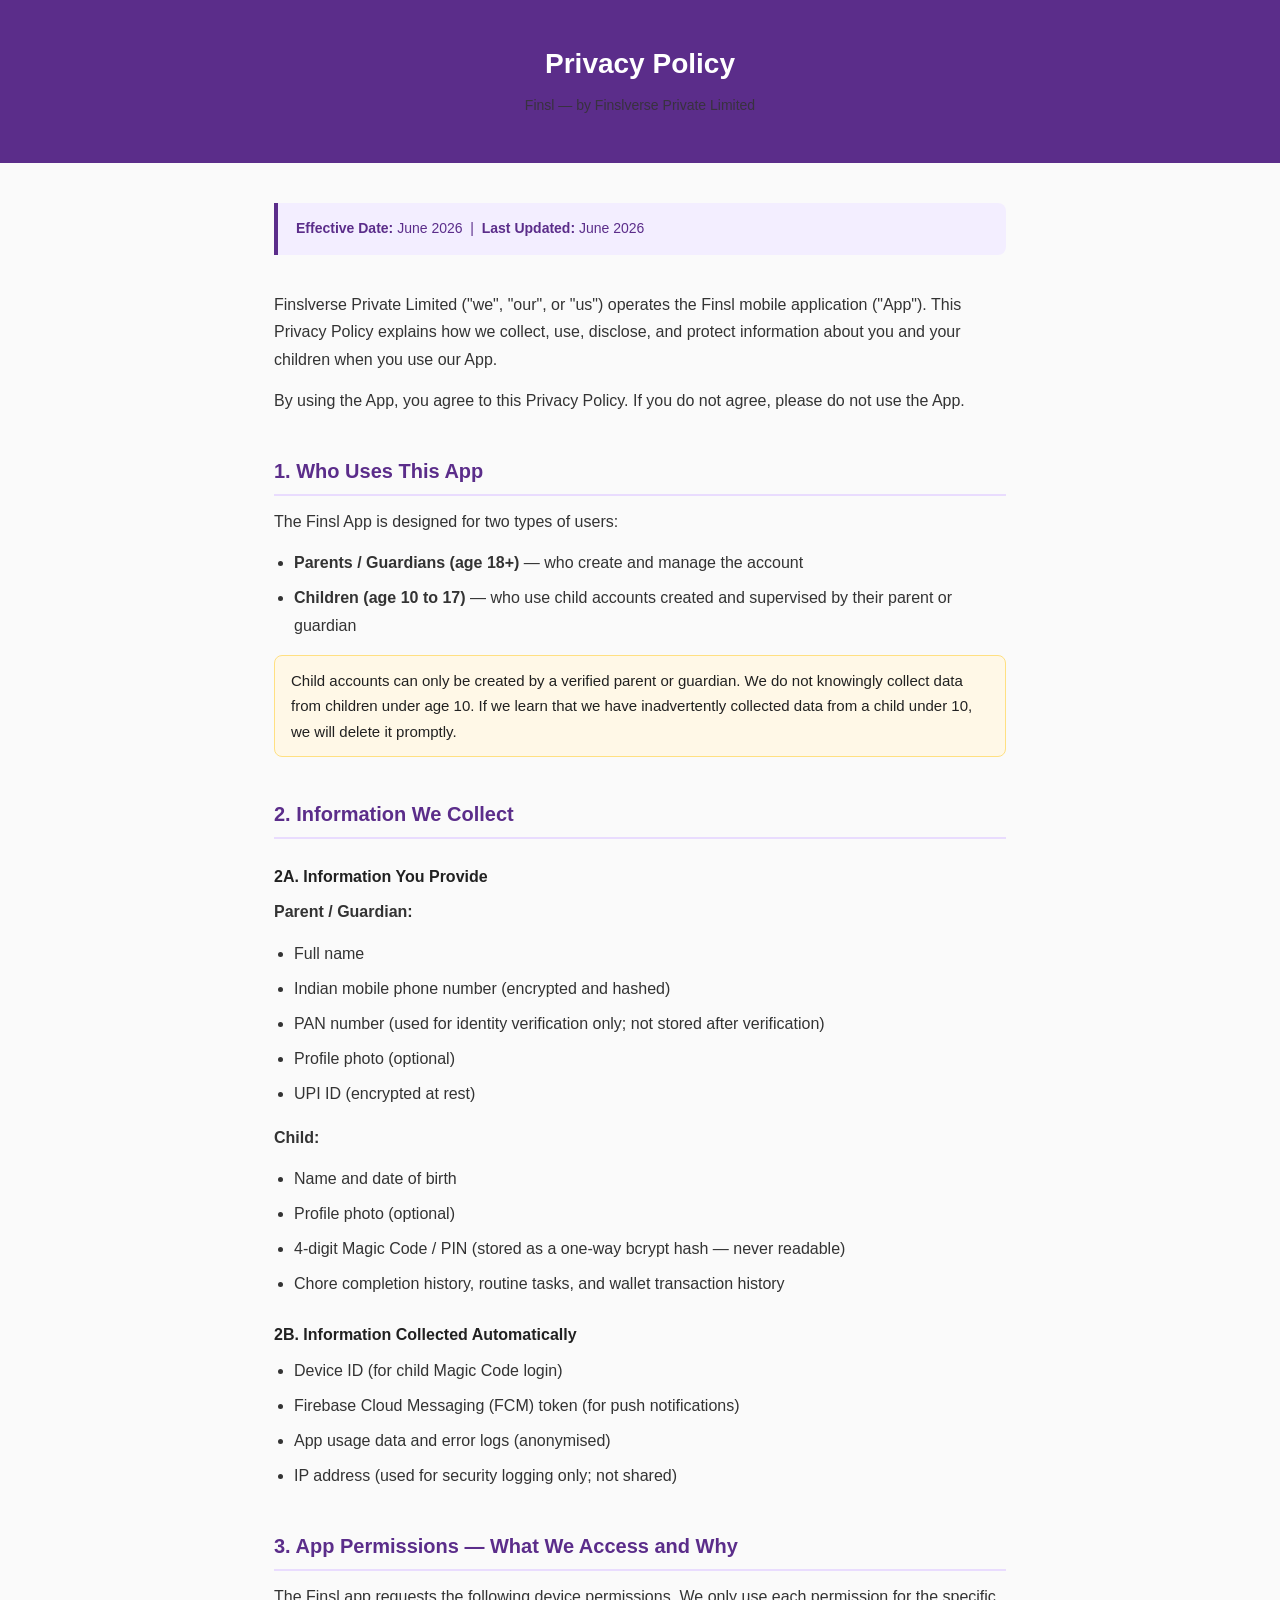
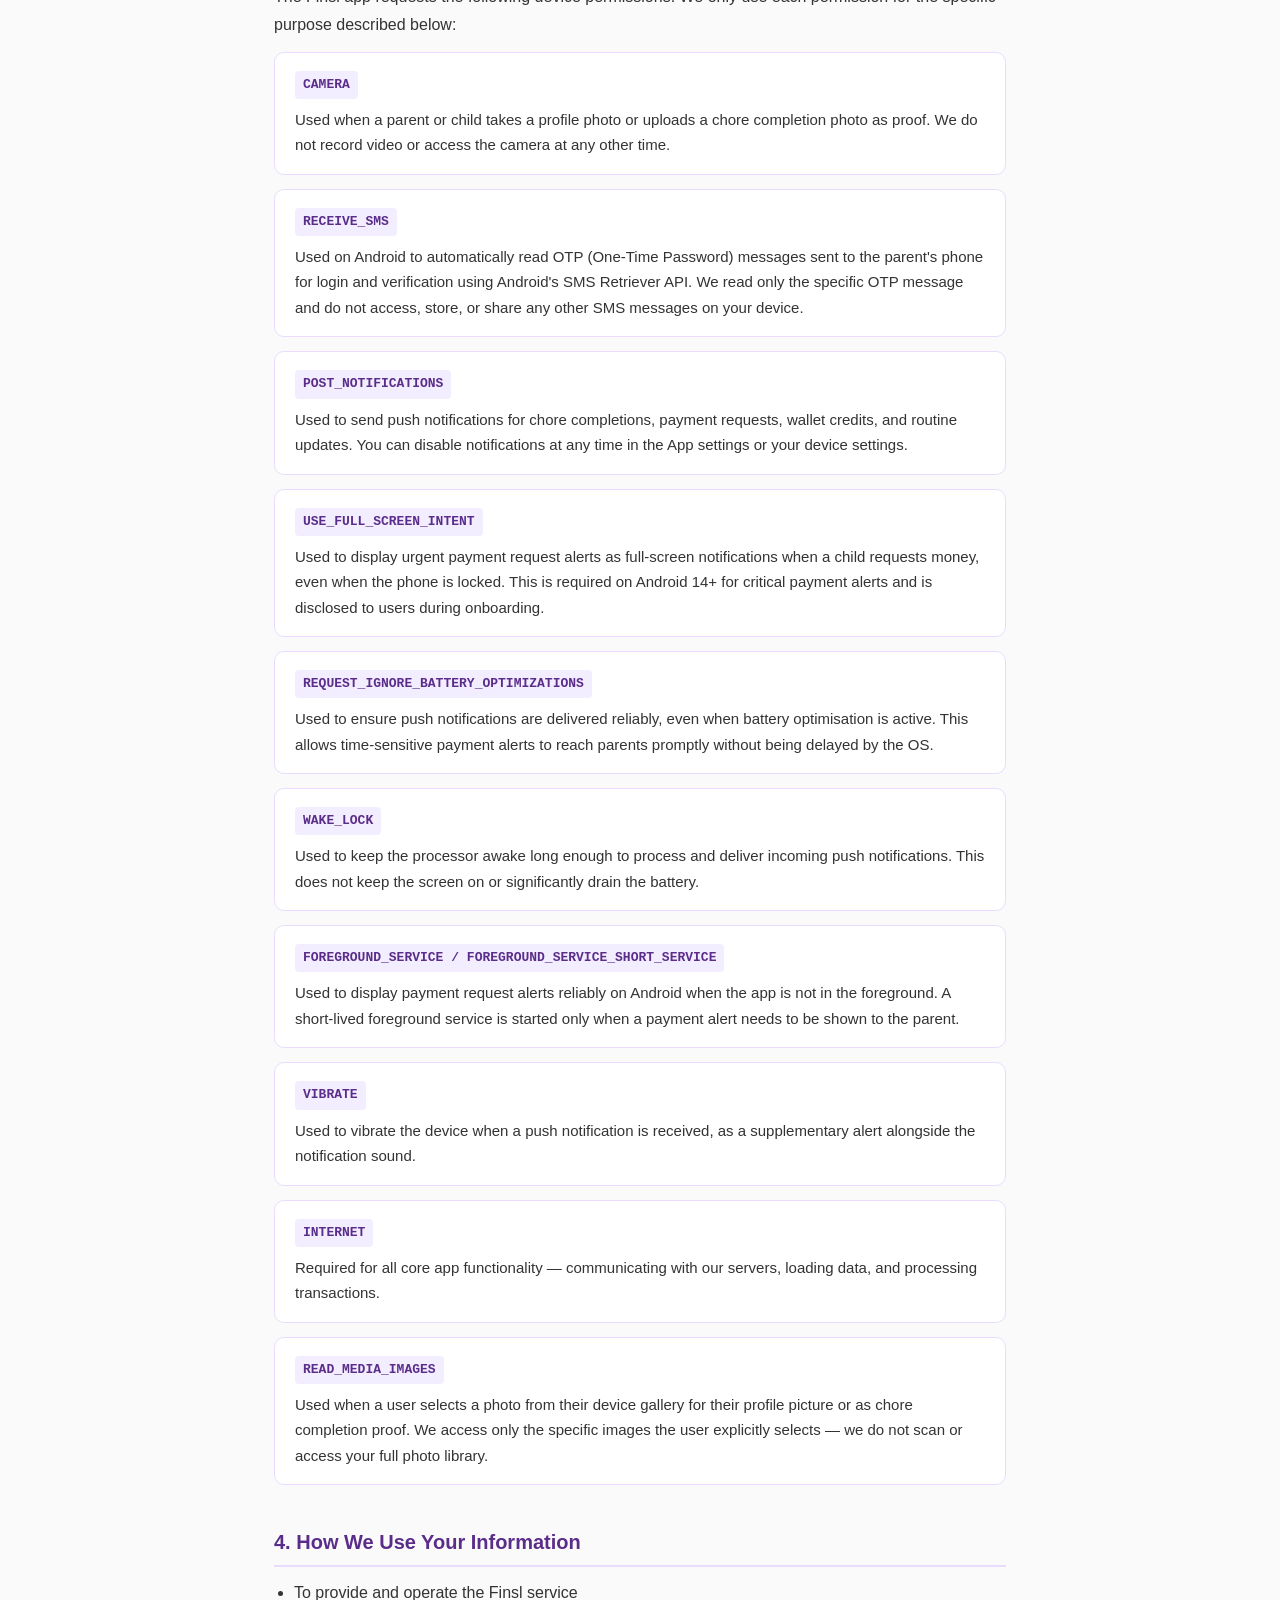
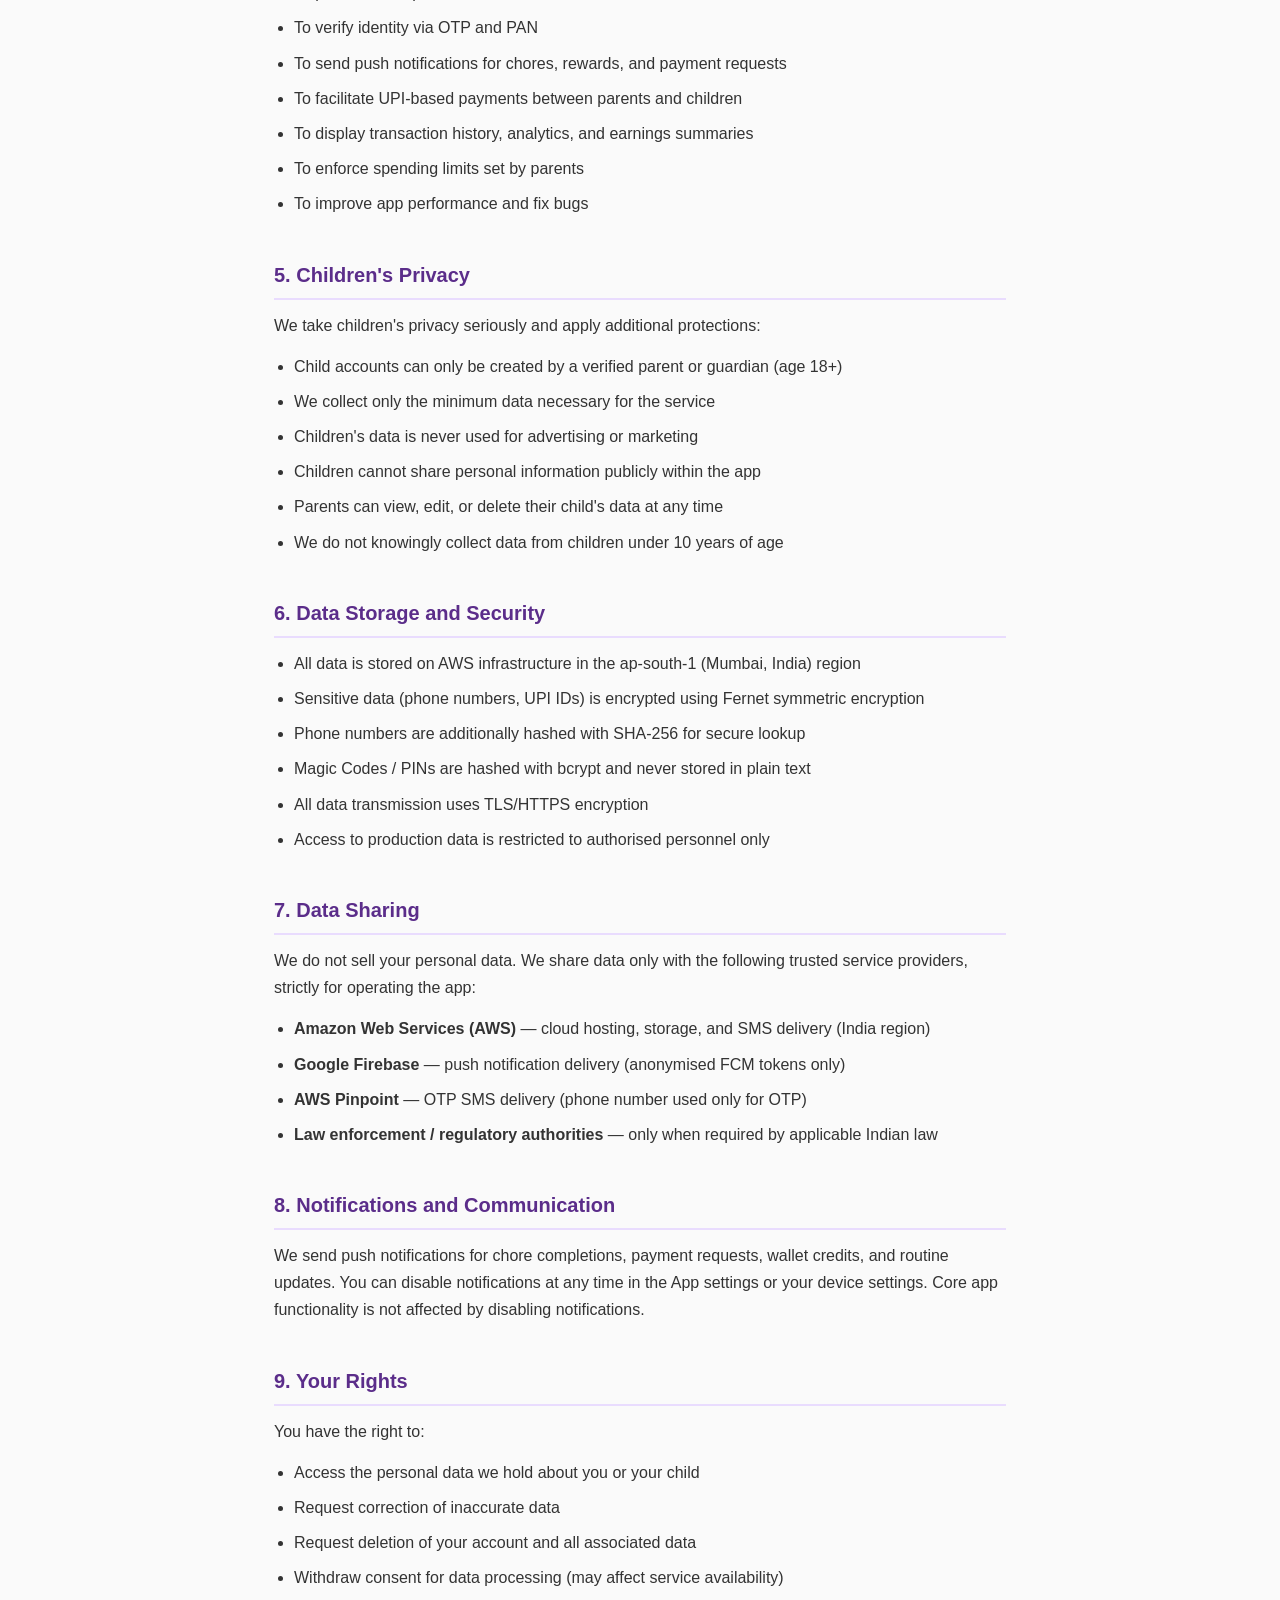
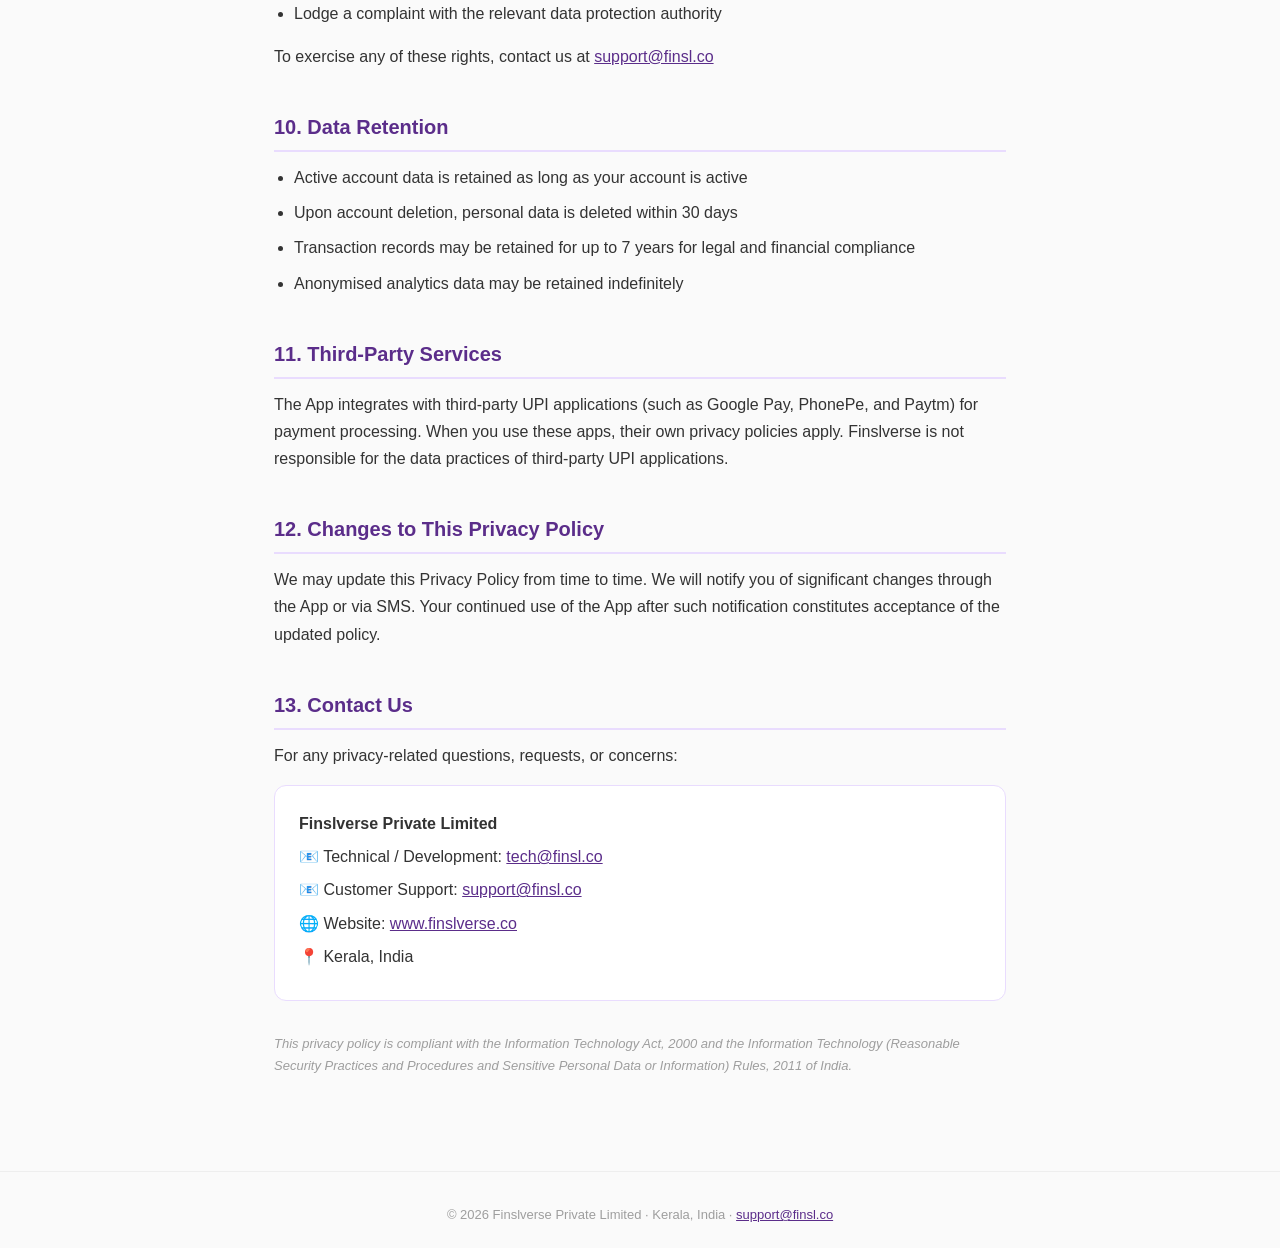
==== index.html @ 4b898866 "renamed the file" ====
<!DOCTYPE html>
<html lang="en">
<head>
  <meta charset="UTF-8" />
  <meta name="viewport" content="width=device-width, initial-scale=1.0" />
  <title>Privacy Policy — Finsl by Finslverse</title>
  <style>
    * { box-sizing: border-box; margin: 0; padding: 0; }
    body {
      font-family: -apple-system, BlinkMacSystemFont, 'Segoe UI', Roboto, sans-serif;
      font-size: 16px;
      line-height: 1.7;
      color: #212121;
      background: #fafafa;
    }
    header {
      background: #5B2D8A;
      color: white;
      padding: 40px 24px 32px;
      text-align: center;
    }
    header h1 { font-size: 28px; font-weight: 800; margin-bottom: 6px; }
    header p { font-size: 14px; opacity: 0.85; }
    .container {
      max-width: 780px;
      margin: 0 auto;
      padding: 40px 24px 80px;
    }
    .meta {
      background: #f3eeff;
      border-left: 4px solid #5B2D8A;
      padding: 14px 18px;
      border-radius: 0 8px 8px 0;
      margin-bottom: 36px;
      font-size: 14px;
      color: #5B2D8A;
    }
    h2 {
      font-size: 20px;
      font-weight: 700;
      color: #5B2D8A;
      margin: 40px 0 12px;
      padding-bottom: 6px;
      border-bottom: 2px solid #e9dcfe;
    }
    h3 {
      font-size: 16px;
      font-weight: 700;
      color: #212121;
      margin: 24px 0 8px;
    }
    p { margin-bottom: 14px; color: #333; }
    ul {
      margin: 8px 0 16px 20px;
      color: #333;
    }
    ul li { margin-bottom: 8px; }
    .permission-block {
      background: white;
      border: 1px solid #e9dcfe;
      border-radius: 10px;
      padding: 16px 20px;
      margin-bottom: 14px;
    }
    .permission-name {
      font-family: monospace;
      font-size: 13px;
      font-weight: 700;
      color: #5B2D8A;
      background: #f3eeff;
      padding: 3px 8px;
      border-radius: 4px;
      display: inline-block;
      margin-bottom: 8px;
    }
    .permission-block p { margin: 0; font-size: 15px; }
    .contact-card {
      background: white;
      border: 1px solid #e9dcfe;
      border-radius: 12px;
      padding: 24px;
      margin-top: 16px;
    }
    .contact-card p { margin-bottom: 6px; }
    a { color: #5B2D8A; }
    .highlight {
      background: #fff8e7;
      border: 1px solid #ffe082;
      border-radius: 8px;
      padding: 12px 16px;
      margin: 16px 0;
      font-size: 15px;
    }
    footer {
      text-align: center;
      font-size: 13px;
      color: #9e9e9e;
      padding: 32px 24px;
      border-top: 1px solid #eee;
    }
  </style>
</head>
<body>

<header>
  <h1>Privacy Policy</h1>
  <p>Finsl — by Finslverse Private Limited</p>
</header>

<div class="container">

  <div class="meta">
    <strong>Effective Date:</strong> June 2026 &nbsp;|&nbsp;
    <strong>Last Updated:</strong> June 2026
  </div>

  <p>Finslverse Private Limited ("we", "our", or "us") operates the Finsl mobile application ("App"). This Privacy Policy explains how we collect, use, disclose, and protect information about you and your children when you use our App.</p>
  <p>By using the App, you agree to this Privacy Policy. If you do not agree, please do not use the App.</p>

  <!-- 1 -->
  <h2>1. Who Uses This App</h2>
  <p>The Finsl App is designed for two types of users:</p>
  <ul>
    <li><strong>Parents / Guardians (age 18+)</strong> — who create and manage the account</li>
    <li><strong>Children (age 10 to 17)</strong> — who use child accounts created and supervised by their parent or guardian</li>
  </ul>
  <div class="highlight">
    Child accounts can only be created by a verified parent or guardian. We do not knowingly collect data from children under age 10. If we learn that we have inadvertently collected data from a child under 10, we will delete it promptly.
  </div>

  <!-- 2 -->
  <h2>2. Information We Collect</h2>

  <h3>2A. Information You Provide</h3>
  <p><strong>Parent / Guardian:</strong></p>
  <ul>
    <li>Full name</li>
    <li>Indian mobile phone number (encrypted and hashed)</li>
    <li>PAN number (used for identity verification only; not stored after verification)</li>
    <li>Profile photo (optional)</li>
    <li>UPI ID (encrypted at rest)</li>
  </ul>
  <p><strong>Child:</strong></p>
  <ul>
    <li>Name and date of birth</li>
    <li>Profile photo (optional)</li>
    <li>4-digit Magic Code / PIN (stored as a one-way bcrypt hash — never readable)</li>
    <li>Chore completion history, routine tasks, and wallet transaction history</li>
  </ul>

  <h3>2B. Information Collected Automatically</h3>
  <ul>
    <li>Device ID (for child Magic Code login)</li>
    <li>Firebase Cloud Messaging (FCM) token (for push notifications)</li>
    <li>App usage data and error logs (anonymised)</li>
    <li>IP address (used for security logging only; not shared)</li>
  </ul>

  <!-- 3 -->
  <h2>3. App Permissions — What We Access and Why</h2>
  <p>The Finsl app requests the following device permissions. We only use each permission for the specific purpose described below:</p>

  <div class="permission-block">
    <span class="permission-name">CAMERA</span>
    <p>Used when a parent or child takes a profile photo or uploads a chore completion photo as proof. We do not record video or access the camera at any other time.</p>
  </div>

  <div class="permission-block">
    <span class="permission-name">RECEIVE_SMS</span>
    <p>Used on Android to automatically read OTP (One-Time Password) messages sent to the parent's phone for login and verification using Android's SMS Retriever API. We read only the specific OTP message and do not access, store, or share any other SMS messages on your device.</p>
  </div>

  <div class="permission-block">
    <span class="permission-name">POST_NOTIFICATIONS</span>
    <p>Used to send push notifications for chore completions, payment requests, wallet credits, and routine updates. You can disable notifications at any time in the App settings or your device settings.</p>
  </div>

  <div class="permission-block">
    <span class="permission-name">USE_FULL_SCREEN_INTENT</span>
    <p>Used to display urgent payment request alerts as full-screen notifications when a child requests money, even when the phone is locked. This is required on Android 14+ for critical payment alerts and is disclosed to users during onboarding.</p>
  </div>

  <div class="permission-block">
    <span class="permission-name">REQUEST_IGNORE_BATTERY_OPTIMIZATIONS</span>
    <p>Used to ensure push notifications are delivered reliably, even when battery optimisation is active. This allows time-sensitive payment alerts to reach parents promptly without being delayed by the OS.</p>
  </div>

  <div class="permission-block">
    <span class="permission-name">WAKE_LOCK</span>
    <p>Used to keep the processor awake long enough to process and deliver incoming push notifications. This does not keep the screen on or significantly drain the battery.</p>
  </div>

  <div class="permission-block">
    <span class="permission-name">FOREGROUND_SERVICE / FOREGROUND_SERVICE_SHORT_SERVICE</span>
    <p>Used to display payment request alerts reliably on Android when the app is not in the foreground. A short-lived foreground service is started only when a payment alert needs to be shown to the parent.</p>
  </div>

  <div class="permission-block">
    <span class="permission-name">VIBRATE</span>
    <p>Used to vibrate the device when a push notification is received, as a supplementary alert alongside the notification sound.</p>
  </div>

  <div class="permission-block">
    <span class="permission-name">INTERNET</span>
    <p>Required for all core app functionality — communicating with our servers, loading data, and processing transactions.</p>
  </div>

  <div class="permission-block">
    <span class="permission-name">READ_MEDIA_IMAGES</span>
    <p>Used when a user selects a photo from their device gallery for their profile picture or as chore completion proof. We access only the specific images the user explicitly selects — we do not scan or access your full photo library.</p>
  </div>

  <!-- 4 -->
  <h2>4. How We Use Your Information</h2>
  <ul>
    <li>To provide and operate the Finsl service</li>
    <li>To verify identity via OTP and PAN</li>
    <li>To send push notifications for chores, rewards, and payment requests</li>
    <li>To facilitate UPI-based payments between parents and children</li>
    <li>To display transaction history, analytics, and earnings summaries</li>
    <li>To enforce spending limits set by parents</li>
    <li>To improve app performance and fix bugs</li>
  </ul>

  <!-- 5 -->
  <h2>5. Children's Privacy</h2>
  <p>We take children's privacy seriously and apply additional protections:</p>
  <ul>
    <li>Child accounts can only be created by a verified parent or guardian (age 18+)</li>
    <li>We collect only the minimum data necessary for the service</li>
    <li>Children's data is never used for advertising or marketing</li>
    <li>Children cannot share personal information publicly within the app</li>
    <li>Parents can view, edit, or delete their child's data at any time</li>
    <li>We do not knowingly collect data from children under 10 years of age</li>
  </ul>

  <!-- 6 -->
  <h2>6. Data Storage and Security</h2>
  <ul>
    <li>All data is stored on AWS infrastructure in the ap-south-1 (Mumbai, India) region</li>
    <li>Sensitive data (phone numbers, UPI IDs) is encrypted using Fernet symmetric encryption</li>
    <li>Phone numbers are additionally hashed with SHA-256 for secure lookup</li>
    <li>Magic Codes / PINs are hashed with bcrypt and never stored in plain text</li>
    <li>All data transmission uses TLS/HTTPS encryption</li>
    <li>Access to production data is restricted to authorised personnel only</li>
  </ul>

  <!-- 7 -->
  <h2>7. Data Sharing</h2>
  <p>We do not sell your personal data. We share data only with the following trusted service providers, strictly for operating the app:</p>
  <ul>
    <li><strong>Amazon Web Services (AWS)</strong> — cloud hosting, storage, and SMS delivery (India region)</li>
    <li><strong>Google Firebase</strong> — push notification delivery (anonymised FCM tokens only)</li>
    <li><strong>AWS Pinpoint</strong> — OTP SMS delivery (phone number used only for OTP)</li>
    <li><strong>Law enforcement / regulatory authorities</strong> — only when required by applicable Indian law</li>
  </ul>

  <!-- 8 -->
  <h2>8. Notifications and Communication</h2>
  <p>We send push notifications for chore completions, payment requests, wallet credits, and routine updates. You can disable notifications at any time in the App settings or your device settings. Core app functionality is not affected by disabling notifications.</p>

  <!-- 9 -->
  <h2>9. Your Rights</h2>
  <p>You have the right to:</p>
  <ul>
    <li>Access the personal data we hold about you or your child</li>
    <li>Request correction of inaccurate data</li>
    <li>Request deletion of your account and all associated data</li>
    <li>Withdraw consent for data processing (may affect service availability)</li>
    <li>Lodge a complaint with the relevant data protection authority</li>
  </ul>
  <p>To exercise any of these rights, contact us at <a href="mailto:support@finsl.co">support@finsl.co</a></p>

  <!-- 10 -->
  <h2>10. Data Retention</h2>
  <ul>
    <li>Active account data is retained as long as your account is active</li>
    <li>Upon account deletion, personal data is deleted within 30 days</li>
    <li>Transaction records may be retained for up to 7 years for legal and financial compliance</li>
    <li>Anonymised analytics data may be retained indefinitely</li>
  </ul>

  <!-- 11 -->
  <h2>11. Third-Party Services</h2>
  <p>The App integrates with third-party UPI applications (such as Google Pay, PhonePe, and Paytm) for payment processing. When you use these apps, their own privacy policies apply. Finslverse is not responsible for the data practices of third-party UPI applications.</p>

  <!-- 12 -->
  <h2>12. Changes to This Privacy Policy</h2>
  <p>We may update this Privacy Policy from time to time. We will notify you of significant changes through the App or via SMS. Your continued use of the App after such notification constitutes acceptance of the updated policy.</p>

  <!-- 13 -->
  <h2>13. Contact Us</h2>
  <p>For any privacy-related questions, requests, or concerns:</p>
  <div class="contact-card">
    <p><strong>Finslverse Private Limited</strong></p>
    <p>📧 Technical / Development: <a href="mailto:tech@finsl.co">tech@finsl.co</a></p>
    <p>📧 Customer Support: <a href="mailto:support@finsl.co">support@finsl.co</a></p>
    <p>🌐 Website: <a href="https://www.finslverse.co">www.finslverse.co</a></p>
    <p>📍 Kerala, India</p>
  </div>

  <p style="margin-top:32px; font-size:13px; color:#9e9e9e; font-style:italic;">
    This privacy policy is compliant with the Information Technology Act, 2000 and the Information Technology (Reasonable Security Practices and Procedures and Sensitive Personal Data or Information) Rules, 2011 of India.
  </p>

</div>

<footer>
  © 2026 Finslverse Private Limited · Kerala, India · <a href="mailto:support@finsl.co">support@finsl.co</a>
</footer>

</body>
</html>
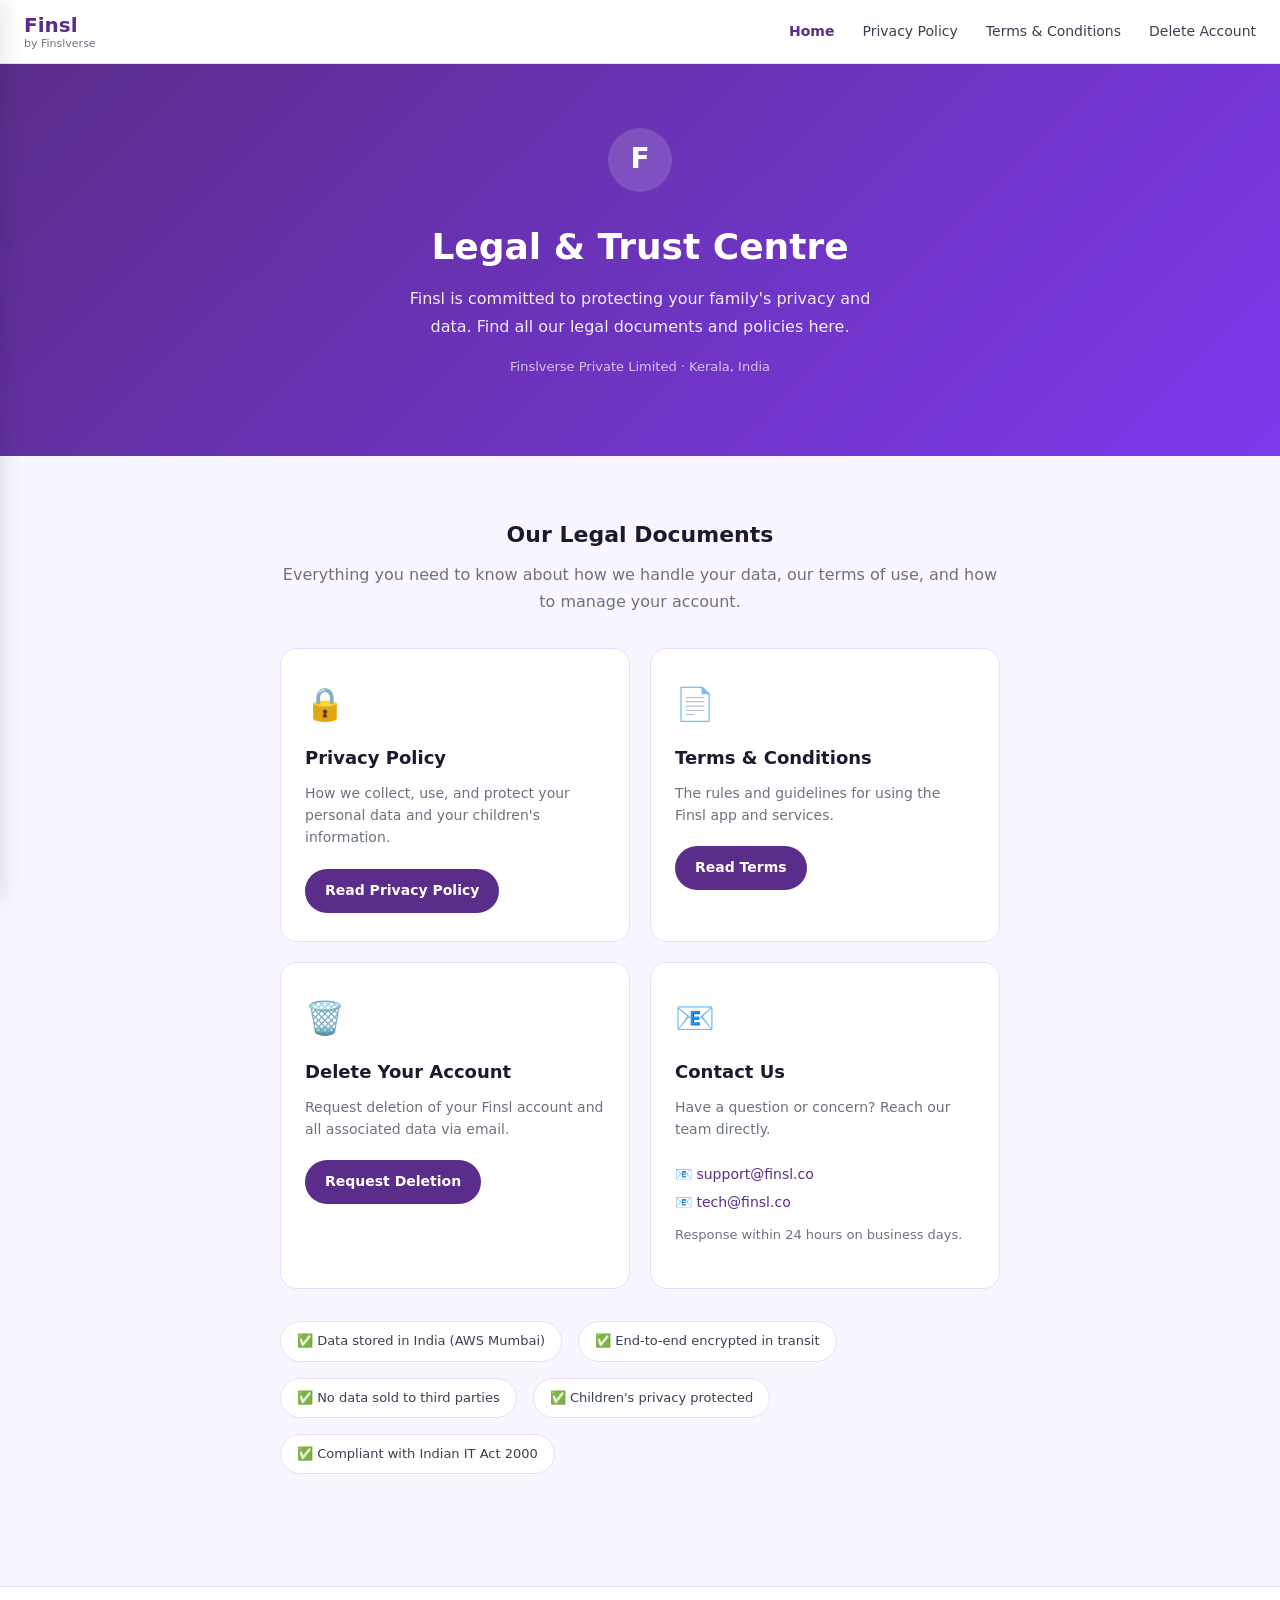
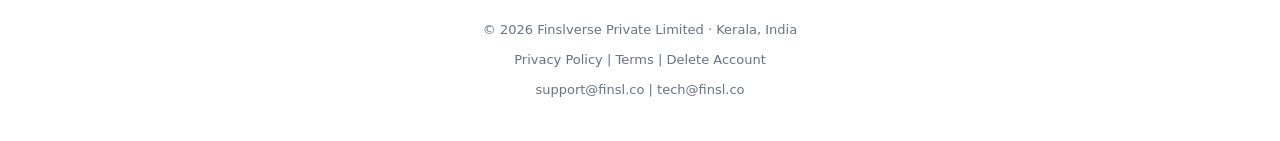
==== commit dcd18b8c: "added delete account data" ====
--- a/index.html
+++ b/index.html
@@ -3,311 +3,102 @@
 <head>
   <meta charset="UTF-8" />
   <meta name="viewport" content="width=device-width, initial-scale=1.0" />
-  <title>Privacy Policy — Finsl by Finslverse</title>
-  <style>
-    * { box-sizing: border-box; margin: 0; padding: 0; }
-    body {
-      font-family: -apple-system, BlinkMacSystemFont, 'Segoe UI', Roboto, sans-serif;
-      font-size: 16px;
-      line-height: 1.7;
-      color: #212121;
-      background: #fafafa;
-    }
-    header {
-      background: #5B2D8A;
-      color: white;
-      padding: 40px 24px 32px;
-      text-align: center;
-    }
-    header h1 { font-size: 28px; font-weight: 800; margin-bottom: 6px; }
-    header p { font-size: 14px; opacity: 0.85; }
-    .container {
-      max-width: 780px;
-      margin: 0 auto;
-      padding: 40px 24px 80px;
-    }
-    .meta {
-      background: #f3eeff;
-      border-left: 4px solid #5B2D8A;
-      padding: 14px 18px;
-      border-radius: 0 8px 8px 0;
-      margin-bottom: 36px;
-      font-size: 14px;
-      color: #5B2D8A;
-    }
-    h2 {
-      font-size: 20px;
-      font-weight: 700;
-      color: #5B2D8A;
-      margin: 40px 0 12px;
-      padding-bottom: 6px;
-      border-bottom: 2px solid #e9dcfe;
-    }
-    h3 {
-      font-size: 16px;
-      font-weight: 700;
-      color: #212121;
-      margin: 24px 0 8px;
-    }
-    p { margin-bottom: 14px; color: #333; }
-    ul {
-      margin: 8px 0 16px 20px;
-      color: #333;
-    }
-    ul li { margin-bottom: 8px; }
-    .permission-block {
-      background: white;
-      border: 1px solid #e9dcfe;
-      border-radius: 10px;
-      padding: 16px 20px;
-      margin-bottom: 14px;
-    }
-    .permission-name {
-      font-family: monospace;
-      font-size: 13px;
-      font-weight: 700;
-      color: #5B2D8A;
-      background: #f3eeff;
-      padding: 3px 8px;
-      border-radius: 4px;
-      display: inline-block;
-      margin-bottom: 8px;
-    }
-    .permission-block p { margin: 0; font-size: 15px; }
-    .contact-card {
-      background: white;
-      border: 1px solid #e9dcfe;
-      border-radius: 12px;
-      padding: 24px;
-      margin-top: 16px;
-    }
-    .contact-card p { margin-bottom: 6px; }
-    a { color: #5B2D8A; }
-    .highlight {
-      background: #fff8e7;
-      border: 1px solid #ffe082;
-      border-radius: 8px;
-      padding: 12px 16px;
-      margin: 16px 0;
-      font-size: 15px;
-    }
-    footer {
-      text-align: center;
-      font-size: 13px;
-      color: #9e9e9e;
-      padding: 32px 24px;
-      border-top: 1px solid #eee;
-    }
-  </style>
+  <title>Legal & Trust Centre — Finsl by Finslverse</title>
+  <meta name="description" content="Finsl legal documents, privacy policy, terms and conditions, and account deletion — by Finslverse Private Limited, Kerala, India." />
+  <link rel="stylesheet" href="shared/style.css" />
 </head>
 <body>
 
-<header>
-  <h1>Privacy Policy</h1>
-  <p>Finsl — by Finslverse Private Limited</p>
+<header class="site-header">
+  <div class="header-left">
+    <a href="index.html" class="logo-link">
+      <div class="logo">Finsl</div>
+      <div class="logo-sub">by Finslverse</div>
+    </a>
+  </div>
+  <nav class="nav-desktop">
+    <a href="index.html">Home</a>
+    <a href="privacy-policy.html">Privacy Policy</a>
+    <a href="terms.html">Terms &amp; Conditions</a>
+    <a href="delete-account.html">Delete Account</a>
+  </nav>
+  <button class="hamburger" aria-label="Open menu">☰</button>
 </header>
 
-<div class="container">
+<div class="overlay" id="overlay"></div>
+<aside class="sidebar" id="sidebar">
+  <button class="sidebar-close" aria-label="Close menu">×</button>
+  <nav class="nav-mobile">
+    <a href="index.html"><span class="nav-icon">🏠</span> Home</a>
+    <a href="privacy-policy.html"><span class="nav-icon">🔒</span> Privacy Policy</a>
+    <a href="terms.html"><span class="nav-icon">📄</span> Terms &amp; Conditions</a>
+    <a href="delete-account.html"><span class="nav-icon">🗑️</span> Delete Account</a>
+  </nav>
+</aside>
 
-  <div class="meta">
-    <strong>Effective Date:</strong> June 2026 &nbsp;|&nbsp;
-    <strong>Last Updated:</strong> June 2026
+<section class="hero">
+  <svg width="64" height="64" viewBox="0 0 64 64" fill="none" xmlns="http://www.w3.org/2000/svg" aria-hidden="true">
+    <circle cx="32" cy="32" r="32" fill="rgba(255,255,255,0.15)"/>
+    <text x="32" y="40" text-anchor="middle" font-size="28" font-weight="800" fill="white" font-family="system-ui">F</text>
+  </svg>
+  <h1>Legal &amp; Trust Centre</h1>
+  <p class="hero-subtitle">Finsl is committed to protecting your family's privacy and data. Find all our legal documents and policies here.</p>
+  <p class="hero-company">Finslverse Private Limited · Kerala, India</p>
+</section>
+
+<main class="page-wrapper">
+  <h2 class="section-heading">Our Legal Documents</h2>
+  <p class="section-intro">Everything you need to know about how we handle your data, our terms of use, and how to manage your account.</p>
+
+  <div class="card-grid">
+    <div class="card">
+      <div class="card-icon">🔒</div>
+      <div class="card-title">Privacy Policy</div>
+      <p class="card-desc">How we collect, use, and protect your personal data and your children's information.</p>
+      <a href="privacy-policy.html" class="btn-primary">Read Privacy Policy</a>
+    </div>
+
+    <div class="card">
+      <div class="card-icon">📄</div>
+      <div class="card-title">Terms &amp; Conditions</div>
+      <p class="card-desc">The rules and guidelines for using the Finsl app and services.</p>
+      <a href="terms.html" class="btn-primary">Read Terms</a>
+    </div>
+
+    <div class="card">
+      <div class="card-icon">🗑️</div>
+      <div class="card-title">Delete Your Account</div>
+      <p class="card-desc">Request deletion of your Finsl account and all associated data via email.</p>
+      <a href="delete-account.html" class="btn-primary">Request Deletion</a>
+    </div>
+
+    <div class="card">
+      <div class="card-icon">📧</div>
+      <div class="card-title">Contact Us</div>
+      <p class="card-desc">Have a question or concern? Reach our team directly.</p>
+      <div class="contact-links">
+        <a href="mailto:support@finsl.co">📧 support@finsl.co</a>
+        <a href="mailto:tech@finsl.co">📧 tech@finsl.co</a>
+      </div>
+      <p class="contact-note">Response within 24 hours on business days.</p>
+    </div>
   </div>
 
-  <p>Finslverse Private Limited ("we", "our", or "us") operates the Finsl mobile application ("App"). This Privacy Policy explains how we collect, use, disclose, and protect information about you and your children when you use our App.</p>
-  <p>By using the App, you agree to this Privacy Policy. If you do not agree, please do not use the App.</p>
+  <div class="trust-row">
+    <span class="trust-badge">✅ Data stored in India (AWS Mumbai)</span>
+    <span class="trust-badge">✅ End-to-end encrypted in transit</span>
+    <span class="trust-badge">✅ No data sold to third parties</span>
+    <span class="trust-badge">✅ Children's privacy protected</span>
+    <span class="trust-badge">✅ Compliant with Indian IT Act 2000</span>
+  </div>
+</main>
 
-  <!-- 1 -->
-  <h2>1. Who Uses This App</h2>
-  <p>The Finsl App is designed for two types of users:</p>
-  <ul>
-    <li><strong>Parents / Guardians (age 18+)</strong> — who create and manage the account</li>
-    <li><strong>Children (age 10 to 17)</strong> — who use child accounts created and supervised by their parent or guardian</li>
-  </ul>
-  <div class="highlight">
-    Child accounts can only be created by a verified parent or guardian. We do not knowingly collect data from children under age 10. If we learn that we have inadvertently collected data from a child under 10, we will delete it promptly.
-  </div>
-
-  <!-- 2 -->
-  <h2>2. Information We Collect</h2>
-
-  <h3>2A. Information You Provide</h3>
-  <p><strong>Parent / Guardian:</strong></p>
-  <ul>
-    <li>Full name</li>
-    <li>Indian mobile phone number (encrypted and hashed)</li>
-    <li>PAN number (used for identity verification only; not stored after verification)</li>
-    <li>Profile photo (optional)</li>
-    <li>UPI ID (encrypted at rest)</li>
-  </ul>
-  <p><strong>Child:</strong></p>
-  <ul>
-    <li>Name and date of birth</li>
-    <li>Profile photo (optional)</li>
-    <li>4-digit Magic Code / PIN (stored as a one-way bcrypt hash — never readable)</li>
-    <li>Chore completion history, routine tasks, and wallet transaction history</li>
-  </ul>
-
-  <h3>2B. Information Collected Automatically</h3>
-  <ul>
-    <li>Device ID (for child Magic Code login)</li>
-    <li>Firebase Cloud Messaging (FCM) token (for push notifications)</li>
-    <li>App usage data and error logs (anonymised)</li>
-    <li>IP address (used for security logging only; not shared)</li>
-  </ul>
-
-  <!-- 3 -->
-  <h2>3. App Permissions — What We Access and Why</h2>
-  <p>The Finsl app requests the following device permissions. We only use each permission for the specific purpose described below:</p>
-
-  <div class="permission-block">
-    <span class="permission-name">CAMERA</span>
-    <p>Used when a parent or child takes a profile photo or uploads a chore completion photo as proof. We do not record video or access the camera at any other time.</p>
-  </div>
-
-  <div class="permission-block">
-    <span class="permission-name">RECEIVE_SMS</span>
-    <p>Used on Android to automatically read OTP (One-Time Password) messages sent to the parent's phone for login and verification using Android's SMS Retriever API. We read only the specific OTP message and do not access, store, or share any other SMS messages on your device.</p>
-  </div>
-
-  <div class="permission-block">
-    <span class="permission-name">POST_NOTIFICATIONS</span>
-    <p>Used to send push notifications for chore completions, payment requests, wallet credits, and routine updates. You can disable notifications at any time in the App settings or your device settings.</p>
-  </div>
-
-  <div class="permission-block">
-    <span class="permission-name">USE_FULL_SCREEN_INTENT</span>
-    <p>Used to display urgent payment request alerts as full-screen notifications when a child requests money, even when the phone is locked. This is required on Android 14+ for critical payment alerts and is disclosed to users during onboarding.</p>
-  </div>
-
-  <div class="permission-block">
-    <span class="permission-name">REQUEST_IGNORE_BATTERY_OPTIMIZATIONS</span>
-    <p>Used to ensure push notifications are delivered reliably, even when battery optimisation is active. This allows time-sensitive payment alerts to reach parents promptly without being delayed by the OS.</p>
-  </div>
-
-  <div class="permission-block">
-    <span class="permission-name">WAKE_LOCK</span>
-    <p>Used to keep the processor awake long enough to process and deliver incoming push notifications. This does not keep the screen on or significantly drain the battery.</p>
-  </div>
-
-  <div class="permission-block">
-    <span class="permission-name">FOREGROUND_SERVICE / FOREGROUND_SERVICE_SHORT_SERVICE</span>
-    <p>Used to display payment request alerts reliably on Android when the app is not in the foreground. A short-lived foreground service is started only when a payment alert needs to be shown to the parent.</p>
-  </div>
-
-  <div class="permission-block">
-    <span class="permission-name">VIBRATE</span>
-    <p>Used to vibrate the device when a push notification is received, as a supplementary alert alongside the notification sound.</p>
-  </div>
-
-  <div class="permission-block">
-    <span class="permission-name">INTERNET</span>
-    <p>Required for all core app functionality — communicating with our servers, loading data, and processing transactions.</p>
-  </div>
-
-  <div class="permission-block">
-    <span class="permission-name">READ_MEDIA_IMAGES</span>
-    <p>Used when a user selects a photo from their device gallery for their profile picture or as chore completion proof. We access only the specific images the user explicitly selects — we do not scan or access your full photo library.</p>
-  </div>
-
-  <!-- 4 -->
-  <h2>4. How We Use Your Information</h2>
-  <ul>
-    <li>To provide and operate the Finsl service</li>
-    <li>To verify identity via OTP and PAN</li>
-    <li>To send push notifications for chores, rewards, and payment requests</li>
-    <li>To facilitate UPI-based payments between parents and children</li>
-    <li>To display transaction history, analytics, and earnings summaries</li>
-    <li>To enforce spending limits set by parents</li>
-    <li>To improve app performance and fix bugs</li>
-  </ul>
-
-  <!-- 5 -->
-  <h2>5. Children's Privacy</h2>
-  <p>We take children's privacy seriously and apply additional protections:</p>
-  <ul>
-    <li>Child accounts can only be created by a verified parent or guardian (age 18+)</li>
-    <li>We collect only the minimum data necessary for the service</li>
-    <li>Children's data is never used for advertising or marketing</li>
-    <li>Children cannot share personal information publicly within the app</li>
-    <li>Parents can view, edit, or delete their child's data at any time</li>
-    <li>We do not knowingly collect data from children under 10 years of age</li>
-  </ul>
-
-  <!-- 6 -->
-  <h2>6. Data Storage and Security</h2>
-  <ul>
-    <li>All data is stored on AWS infrastructure in the ap-south-1 (Mumbai, India) region</li>
-    <li>Sensitive data (phone numbers, UPI IDs) is encrypted using Fernet symmetric encryption</li>
-    <li>Phone numbers are additionally hashed with SHA-256 for secure lookup</li>
-    <li>Magic Codes / PINs are hashed with bcrypt and never stored in plain text</li>
-    <li>All data transmission uses TLS/HTTPS encryption</li>
-    <li>Access to production data is restricted to authorised personnel only</li>
-  </ul>
-
-  <!-- 7 -->
-  <h2>7. Data Sharing</h2>
-  <p>We do not sell your personal data. We share data only with the following trusted service providers, strictly for operating the app:</p>
-  <ul>
-    <li><strong>Amazon Web Services (AWS)</strong> — cloud hosting, storage, and SMS delivery (India region)</li>
-    <li><strong>Google Firebase</strong> — push notification delivery (anonymised FCM tokens only)</li>
-    <li><strong>AWS Pinpoint</strong> — OTP SMS delivery (phone number used only for OTP)</li>
-    <li><strong>Law enforcement / regulatory authorities</strong> — only when required by applicable Indian law</li>
-  </ul>
-
-  <!-- 8 -->
-  <h2>8. Notifications and Communication</h2>
-  <p>We send push notifications for chore completions, payment requests, wallet credits, and routine updates. You can disable notifications at any time in the App settings or your device settings. Core app functionality is not affected by disabling notifications.</p>
-
-  <!-- 9 -->
-  <h2>9. Your Rights</h2>
-  <p>You have the right to:</p>
-  <ul>
-    <li>Access the personal data we hold about you or your child</li>
-    <li>Request correction of inaccurate data</li>
-    <li>Request deletion of your account and all associated data</li>
-    <li>Withdraw consent for data processing (may affect service availability)</li>
-    <li>Lodge a complaint with the relevant data protection authority</li>
-  </ul>
-  <p>To exercise any of these rights, contact us at <a href="mailto:support@finsl.co">support@finsl.co</a></p>
-
-  <!-- 10 -->
-  <h2>10. Data Retention</h2>
-  <ul>
-    <li>Active account data is retained as long as your account is active</li>
-    <li>Upon account deletion, personal data is deleted within 30 days</li>
-    <li>Transaction records may be retained for up to 7 years for legal and financial compliance</li>
-    <li>Anonymised analytics data may be retained indefinitely</li>
-  </ul>
-
-  <!-- 11 -->
-  <h2>11. Third-Party Services</h2>
-  <p>The App integrates with third-party UPI applications (such as Google Pay, PhonePe, and Paytm) for payment processing. When you use these apps, their own privacy policies apply. Finslverse is not responsible for the data practices of third-party UPI applications.</p>
-
-  <!-- 12 -->
-  <h2>12. Changes to This Privacy Policy</h2>
-  <p>We may update this Privacy Policy from time to time. We will notify you of significant changes through the App or via SMS. Your continued use of the App after such notification constitutes acceptance of the updated policy.</p>
-
-  <!-- 13 -->
-  <h2>13. Contact Us</h2>
-  <p>For any privacy-related questions, requests, or concerns:</p>
-  <div class="contact-card">
-    <p><strong>Finslverse Private Limited</strong></p>
-    <p>📧 Technical / Development: <a href="mailto:tech@finsl.co">tech@finsl.co</a></p>
-    <p>📧 Customer Support: <a href="mailto:support@finsl.co">support@finsl.co</a></p>
-    <p>🌐 Website: <a href="https://www.finslverse.co">www.finslverse.co</a></p>
-    <p>📍 Kerala, India</p>
-  </div>
-
-  <p style="margin-top:32px; font-size:13px; color:#9e9e9e; font-style:italic;">
-    This privacy policy is compliant with the Information Technology Act, 2000 and the Information Technology (Reasonable Security Practices and Procedures and Sensitive Personal Data or Information) Rules, 2011 of India.
-  </p>
-
-</div>
-
-<footer>
-  © 2026 Finslverse Private Limited · Kerala, India · <a href="mailto:support@finsl.co">support@finsl.co</a>
+<footer class="site-footer">
+  <p>© 2026 Finslverse Private Limited · Kerala, India</p>
+  <p><a href="privacy-policy.html">Privacy Policy</a> | <a href="terms.html">Terms</a> | <a href="delete-account.html">Delete Account</a></p>
+  <p><a href="mailto:support@finsl.co">support@finsl.co</a> | <a href="mailto:tech@finsl.co">tech@finsl.co</a></p>
 </footer>
 
+<script src="shared/nav.js"></script>
 </body>
-</html>+</html>
--- a/shared/style.css
+++ b/shared/style.css
@@ -0,0 +1,572 @@
+:root {
+  --brand: #5B2D8A;
+  --brand-light: #F3EEFF;
+  --brand-border: #E9DCFE;
+  --brand-dark: #3D1A6E;
+  --text-dark: #1A1A2E;
+  --text-body: #374151;
+  --text-muted: #6B7280;
+  --white: #FFFFFF;
+  --bg: #F8F7FF;
+  --warning-bg: #FFFBEB;
+  --warning-border: #FCD34D;
+  --success-bg: #F0FDF4;
+  --success-border: #86EFAC;
+}
+
+* {
+  box-sizing: border-box;
+  margin: 0;
+  padding: 0;
+}
+
+html {
+  scroll-behavior: smooth;
+}
+
+body {
+  font-family: system-ui, -apple-system, 'Segoe UI', Roboto, sans-serif;
+  font-size: 16px;
+  line-height: 1.7;
+  color: var(--text-body);
+  background: var(--bg);
+}
+
+a {
+  color: var(--brand);
+  text-decoration: none;
+}
+
+a:hover {
+  text-decoration: underline;
+}
+
+/* ── Header ── */
+
+.site-header {
+  position: sticky;
+  top: 0;
+  z-index: 100;
+  background: var(--white);
+  border-bottom: 1px solid var(--brand-border);
+  padding: 0 24px;
+  height: 64px;
+  display: flex;
+  align-items: center;
+  justify-content: space-between;
+}
+
+.header-left {
+  display: flex;
+  flex-direction: column;
+  justify-content: center;
+}
+
+.logo-link {
+  text-decoration: none;
+}
+
+.logo-link:hover {
+  text-decoration: none;
+}
+
+.logo {
+  font-size: 20px;
+  font-weight: 700;
+  color: var(--brand);
+  line-height: 1.2;
+}
+
+.logo-sub {
+  font-size: 11px;
+  color: var(--text-muted);
+  line-height: 1.2;
+}
+
+.nav-desktop {
+  display: flex;
+  align-items: center;
+  gap: 28px;
+}
+
+.nav-desktop a {
+  font-size: 14px;
+  color: var(--text-body);
+  text-decoration: none;
+}
+
+.nav-desktop a:hover {
+  color: var(--brand);
+  text-decoration: none;
+}
+
+.nav-desktop a.active {
+  color: var(--brand);
+  font-weight: 600;
+}
+
+.hamburger {
+  display: none;
+  background: none;
+  border: none;
+  font-size: 24px;
+  color: var(--brand);
+  cursor: pointer;
+  padding: 4px;
+  line-height: 1;
+}
+
+/* ── Mobile Sidebar ── */
+
+.overlay {
+  display: none;
+  position: fixed;
+  inset: 0;
+  background: rgba(0, 0, 0, 0.4);
+  z-index: 150;
+}
+
+.overlay.visible {
+  display: block;
+}
+
+.sidebar {
+  position: fixed;
+  top: 0;
+  left: -280px;
+  width: 280px;
+  height: 100vh;
+  background: var(--white);
+  box-shadow: 4px 0 20px rgba(0, 0, 0, 0.1);
+  z-index: 200;
+  transition: left 0.3s ease;
+  padding: 80px 24px 40px;
+}
+
+.sidebar.open {
+  left: 0;
+}
+
+.sidebar-close {
+  position: absolute;
+  top: 20px;
+  right: 20px;
+  background: none;
+  border: none;
+  font-size: 28px;
+  color: var(--text-muted);
+  cursor: pointer;
+  line-height: 1;
+  padding: 4px;
+}
+
+.nav-mobile a {
+  display: flex;
+  align-items: center;
+  gap: 10px;
+  padding: 14px 16px;
+  border-radius: 8px;
+  margin-bottom: 4px;
+  font-size: 15px;
+  color: var(--text-body);
+  text-decoration: none;
+}
+
+.nav-mobile a:hover {
+  background: var(--brand-light);
+  text-decoration: none;
+}
+
+.nav-mobile a.active {
+  background: var(--brand-light);
+  color: var(--brand);
+  font-weight: 600;
+}
+
+.nav-icon {
+  font-size: 18px;
+}
+
+/* ── Main Layout ── */
+
+.page-wrapper {
+  max-width: 800px;
+  margin: 0 auto;
+  padding: 48px 24px 80px;
+}
+
+/* ── Hero (homepage) ── */
+
+.hero {
+  background: linear-gradient(135deg, #5B2D8A 0%, #7C3AED 100%);
+  padding: 64px 24px;
+  text-align: center;
+  color: var(--white);
+}
+
+.hero h1 {
+  font-size: 36px;
+  font-weight: 800;
+  margin: 16px 0 8px;
+  color: var(--white);
+}
+
+.hero-subtitle {
+  font-size: 16px;
+  opacity: 0.9;
+  max-width: 500px;
+  margin: 0 auto 8px;
+  line-height: 1.7;
+}
+
+.hero-company {
+  font-size: 13px;
+  opacity: 0.7;
+  margin-top: 16px;
+}
+
+/* ── Typography ── */
+
+.page-title {
+  font-size: 32px;
+  font-weight: 800;
+  color: var(--text-dark);
+  margin-bottom: 8px;
+}
+
+.page-subtitle {
+  font-size: 14px;
+  color: var(--text-muted);
+  margin-bottom: 32px;
+}
+
+.section-title {
+  font-size: 20px;
+  font-weight: 700;
+  color: var(--brand);
+  margin: 40px 0 12px;
+  padding-bottom: 8px;
+  border-bottom: 2px solid var(--brand-border);
+}
+
+.sub-title {
+  font-size: 16px;
+  font-weight: 600;
+  color: var(--text-dark);
+  margin: 20px 0 8px;
+}
+
+.section-heading {
+  font-size: 22px;
+  font-weight: 700;
+  color: var(--text-dark);
+  text-align: center;
+  margin-bottom: 8px;
+}
+
+.section-intro {
+  text-align: center;
+  color: var(--text-muted);
+  margin-bottom: 8px;
+}
+
+p {
+  margin-bottom: 14px;
+}
+
+ul {
+  margin: 8px 0 16px 20px;
+}
+
+ul li {
+  margin-bottom: 8px;
+}
+
+/* ── Callout / Alert Boxes ── */
+
+.callout {
+  background: var(--brand-light);
+  border-left: 4px solid var(--brand);
+  border-radius: 0 8px 8px 0;
+  padding: 14px 18px;
+  font-size: 14px;
+  color: var(--brand);
+  margin-bottom: 24px;
+}
+
+.warning {
+  background: var(--warning-bg);
+  border: 1px solid var(--warning-border);
+  border-radius: 8px;
+  padding: 14px 16px;
+  margin: 16px 0;
+}
+
+.success {
+  background: var(--success-bg);
+  border: 1px solid var(--success-border);
+  border-radius: 8px;
+  padding: 14px 16px;
+  margin: 16px 0;
+}
+
+.info-card {
+  background: var(--brand-light);
+  border: 1px solid var(--brand-border);
+  border-radius: 8px;
+  padding: 14px 16px;
+  margin: 16px 0;
+  color: var(--brand);
+}
+
+/* ── Permission Cards ── */
+
+.permission-card {
+  background: var(--white);
+  border: 1px solid var(--brand-border);
+  border-radius: 12px;
+  padding: 16px 20px;
+  margin-bottom: 12px;
+}
+
+.permission-badge {
+  font-family: monospace;
+  font-size: 12px;
+  font-weight: 700;
+  color: var(--brand);
+  background: var(--brand-light);
+  padding: 3px 10px;
+  border-radius: 4px;
+  display: inline-block;
+  margin-bottom: 8px;
+}
+
+.permission-card p {
+  margin: 0;
+  font-size: 15px;
+}
+
+/* ── Cards (homepage) ── */
+
+.card-grid {
+  display: grid;
+  grid-template-columns: 1fr 1fr;
+  gap: 20px;
+  margin: 32px 0;
+}
+
+.card {
+  background: var(--white);
+  border: 1px solid var(--brand-border);
+  border-radius: 16px;
+  padding: 28px 24px;
+  transition: box-shadow 0.2s;
+}
+
+.card:hover {
+  box-shadow: 0 4px 20px rgba(91, 45, 138, 0.12);
+}
+
+.card-icon {
+  font-size: 32px;
+  margin-bottom: 12px;
+}
+
+.card-title {
+  font-size: 18px;
+  font-weight: 700;
+  color: var(--text-dark);
+  margin-bottom: 8px;
+}
+
+.card-desc {
+  font-size: 14px;
+  color: var(--text-muted);
+  margin-bottom: 20px;
+  line-height: 1.6;
+}
+
+.btn-primary {
+  display: inline-block;
+  background: var(--brand);
+  color: var(--white);
+  padding: 10px 20px;
+  border-radius: 9999px;
+  font-size: 14px;
+  font-weight: 600;
+  text-decoration: none;
+}
+
+.btn-primary:hover {
+  background: var(--brand-dark);
+  text-decoration: none;
+}
+
+.btn-outline {
+  display: inline-block;
+  border: 2px solid var(--brand);
+  color: var(--brand);
+  padding: 10px 20px;
+  border-radius: 9999px;
+  font-size: 14px;
+  font-weight: 600;
+  text-decoration: none;
+}
+
+.btn-outline:hover {
+  text-decoration: none;
+}
+
+.btn-center {
+  text-align: center;
+  margin: 32px 0;
+}
+
+.contact-links {
+  font-size: 14px;
+  line-height: 2;
+}
+
+.contact-links a {
+  display: block;
+}
+
+.contact-note {
+  font-size: 13px;
+  color: var(--text-muted);
+  margin-top: 8px;
+}
+
+/* ── Trust Badges ── */
+
+.trust-row {
+  display: flex;
+  flex-wrap: wrap;
+  gap: 16px;
+  margin: 32px 0;
+}
+
+.trust-badge {
+  display: flex;
+  align-items: center;
+  gap: 8px;
+  font-size: 13px;
+  font-weight: 500;
+  color: var(--text-body);
+  background: var(--white);
+  border: 1px solid var(--brand-border);
+  border-radius: 9999px;
+  padding: 8px 16px;
+}
+
+/* ── Numbered Steps ── */
+
+.steps {
+  list-style: none;
+  counter-reset: steps;
+  margin: 16px 0 24px;
+}
+
+.steps li {
+  counter-increment: steps;
+  position: relative;
+  padding: 14px 14px 14px 52px;
+  border-bottom: 1px solid var(--brand-border);
+}
+
+.steps li::before {
+  content: counter(steps);
+  position: absolute;
+  left: 12px;
+  top: 14px;
+  background: var(--brand);
+  color: var(--white);
+  width: 28px;
+  height: 28px;
+  border-radius: 50%;
+  display: flex;
+  align-items: center;
+  justify-content: center;
+  font-size: 13px;
+  font-weight: 700;
+}
+
+/* ── Contact Card ── */
+
+.contact-card {
+  background: var(--white);
+  border: 1px solid var(--brand-border);
+  border-radius: 12px;
+  padding: 24px;
+  margin-top: 16px;
+}
+
+.contact-card p {
+  margin-bottom: 6px;
+}
+
+.footer-note {
+  margin-top: 32px;
+  font-size: 13px;
+  color: var(--text-muted);
+  font-style: italic;
+}
+
+.check-list {
+  list-style: none;
+  margin: 0;
+  padding: 0;
+}
+
+.check-list li {
+  margin-bottom: 8px;
+}
+
+/* ── Footer ── */
+
+.site-footer {
+  background: var(--white);
+  border-top: 1px solid var(--brand-border);
+  padding: 32px 24px;
+  text-align: center;
+  font-size: 13px;
+  color: var(--text-muted);
+}
+
+.site-footer p {
+  margin-bottom: 8px;
+}
+
+.site-footer a {
+  color: var(--text-muted);
+}
+
+.site-footer a:hover {
+  color: var(--brand);
+}
+
+/* ── Responsive ── */
+
+@media (min-width: 768px) {
+  .page-wrapper {
+    padding: 60px 40px 80px;
+  }
+}
+
+@media (max-width: 767px) {
+  .nav-desktop {
+    display: none;
+  }
+
+  .hamburger {
+    display: block;
+  }
+
+  .card-grid {
+    grid-template-columns: 1fr;
+  }
+
+  .hero h1 {
+    font-size: 28px;
+  }
+}
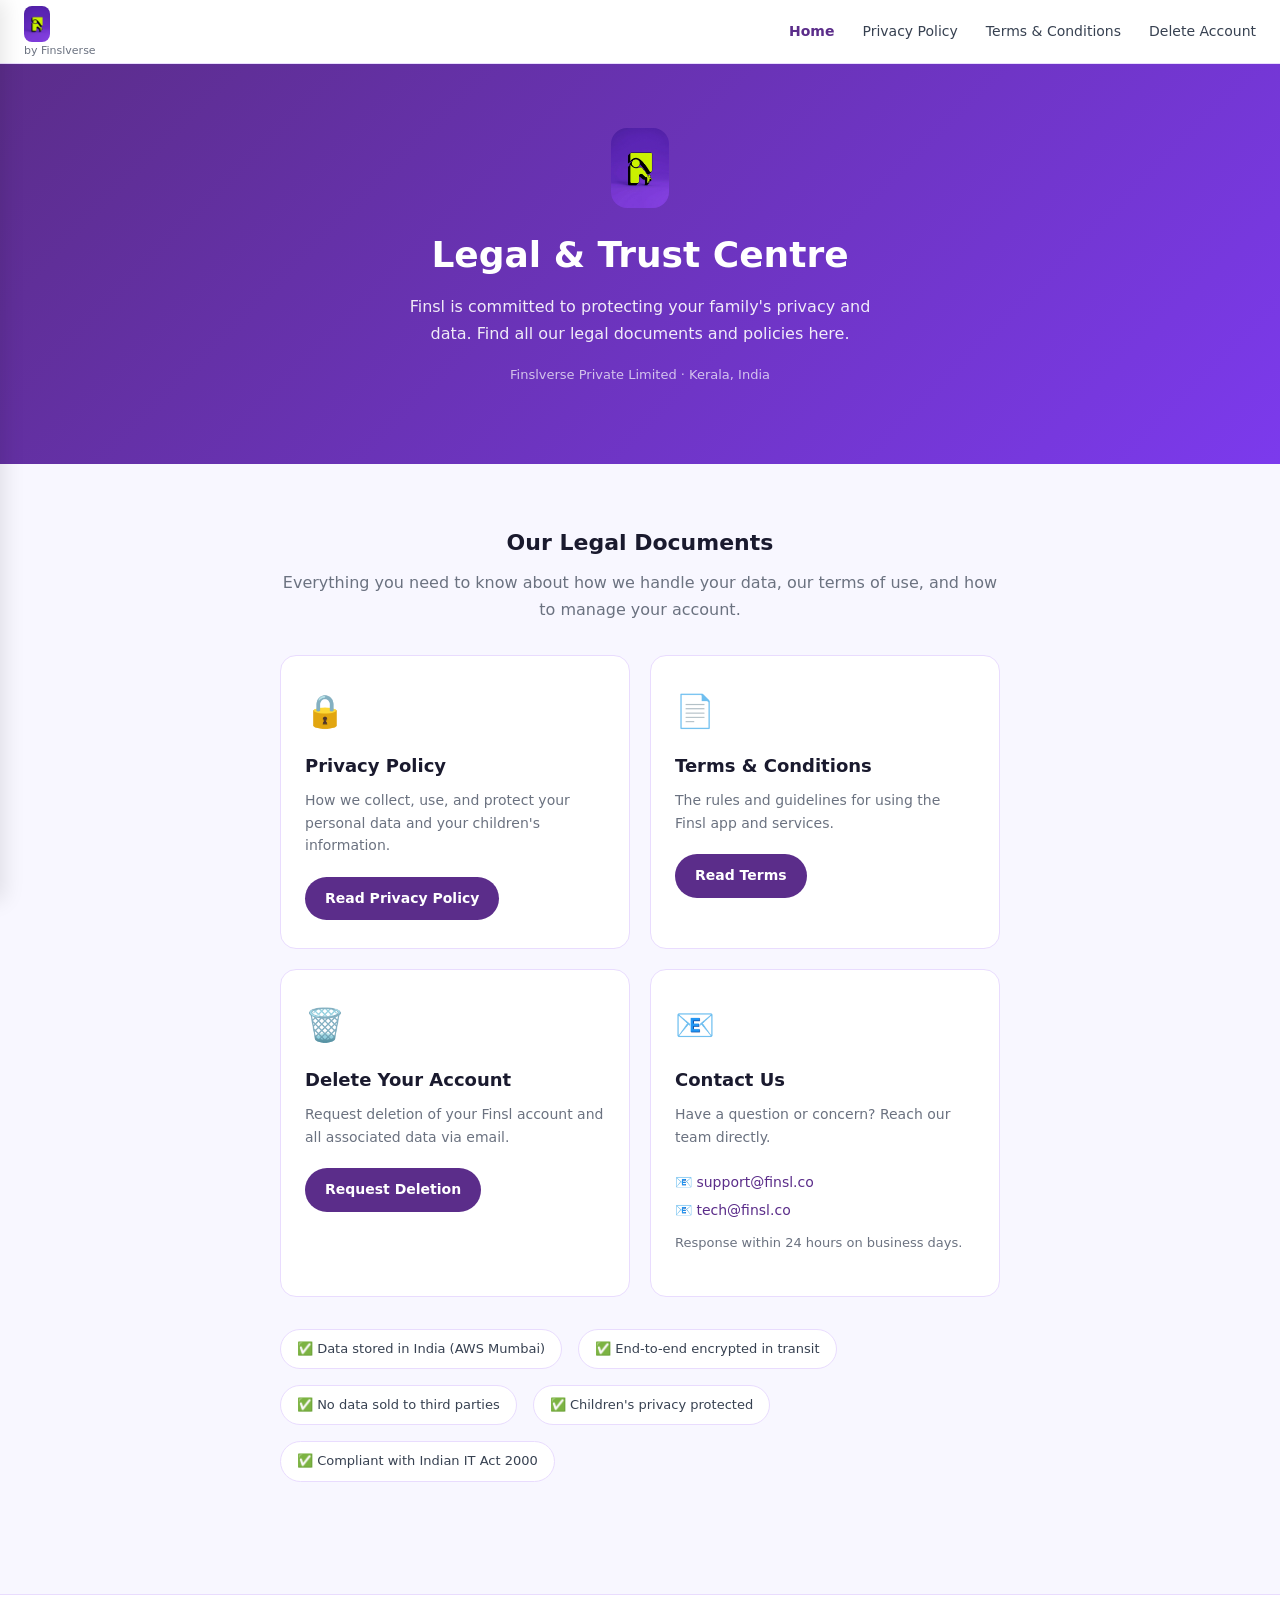
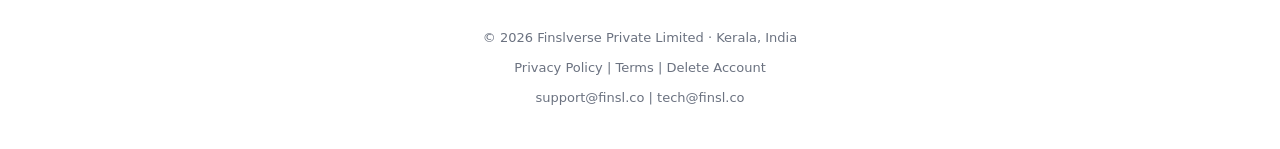
==== commit 83c334de: "added company logo" ====
--- a/index.html
+++ b/index.html
@@ -12,7 +12,7 @@
 <header class="site-header">
   <div class="header-left">
     <a href="index.html" class="logo-link">
-      <div class="logo">Finsl</div>
+      <img src="shared/assets/logo.jpeg" alt="Finsl" class="logo-img" />
       <div class="logo-sub">by Finslverse</div>
     </a>
   </div>
@@ -37,10 +37,7 @@
 </aside>
 
 <section class="hero">
-  <svg width="64" height="64" viewBox="0 0 64 64" fill="none" xmlns="http://www.w3.org/2000/svg" aria-hidden="true">
-    <circle cx="32" cy="32" r="32" fill="rgba(255,255,255,0.15)"/>
-    <text x="32" y="40" text-anchor="middle" font-size="28" font-weight="800" fill="white" font-family="system-ui">F</text>
-  </svg>
+  <img src="shared/assets/logo.jpeg" alt="Finsl" class="hero-logo" />
   <h1>Legal &amp; Trust Centre</h1>
   <p class="hero-subtitle">Finsl is committed to protecting your family's privacy and data. Find all our legal documents and policies here.</p>
   <p class="hero-company">Finslverse Private Limited · Kerala, India</p>
--- a/shared/style.css
+++ b/shared/style.css
@@ -63,6 +63,9 @@
 }
 
 .logo-link {
+  display: flex;
+  flex-direction: column;
+  align-items: flex-start;
   text-decoration: none;
 }
 
@@ -70,17 +73,18 @@
   text-decoration: none;
 }
 
-.logo {
-  font-size: 20px;
-  font-weight: 700;
-  color: var(--brand);
-  line-height: 1.2;
+.logo-img {
+  height: 36px;
+  width: auto;
+  border-radius: 8px;
+  display: block;
 }
 
 .logo-sub {
   font-size: 11px;
   color: var(--text-muted);
   line-height: 1.2;
+  margin-top: 2px;
 }
 
 .nav-desktop {
@@ -202,6 +206,14 @@
   padding: 64px 24px;
   text-align: center;
   color: var(--white);
+}
+
+.hero-logo {
+  height: 80px;
+  width: auto;
+  border-radius: 16px;
+  display: block;
+  margin: 0 auto;
 }
 
 .hero h1 {
